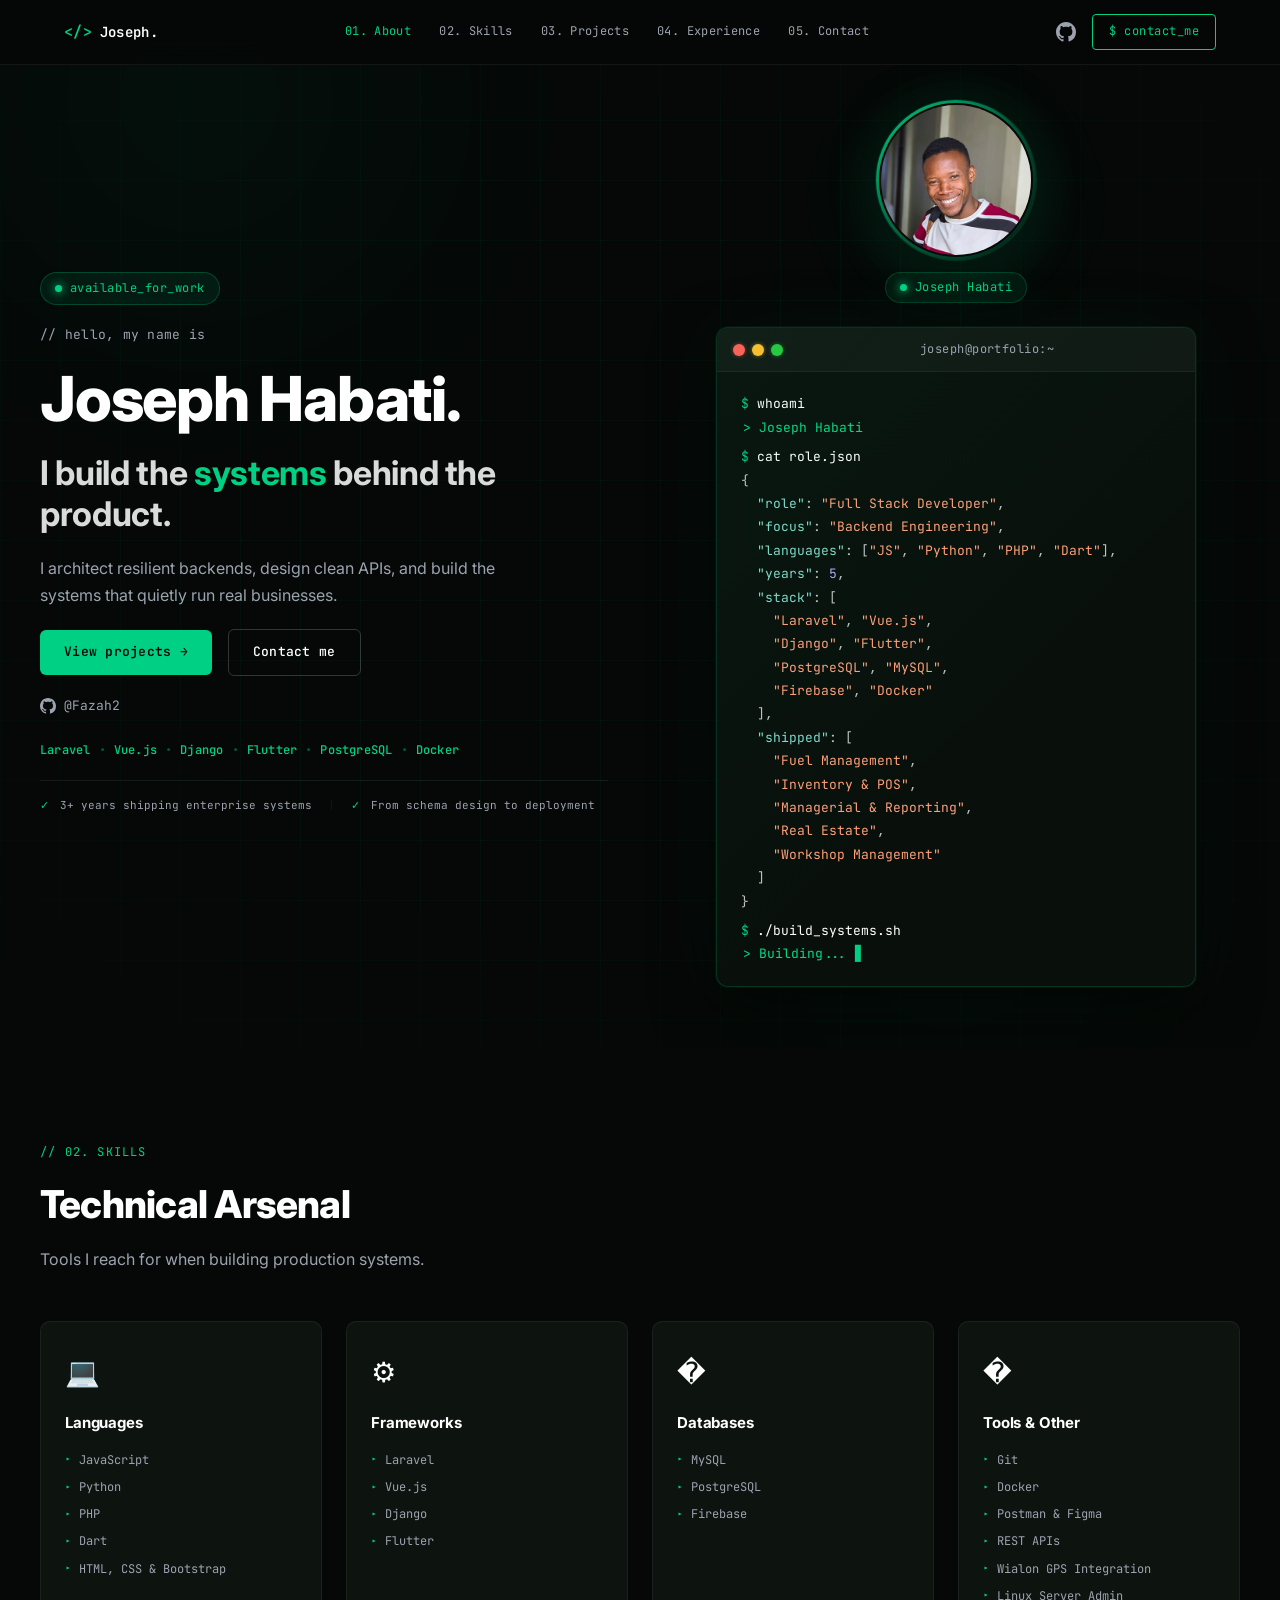
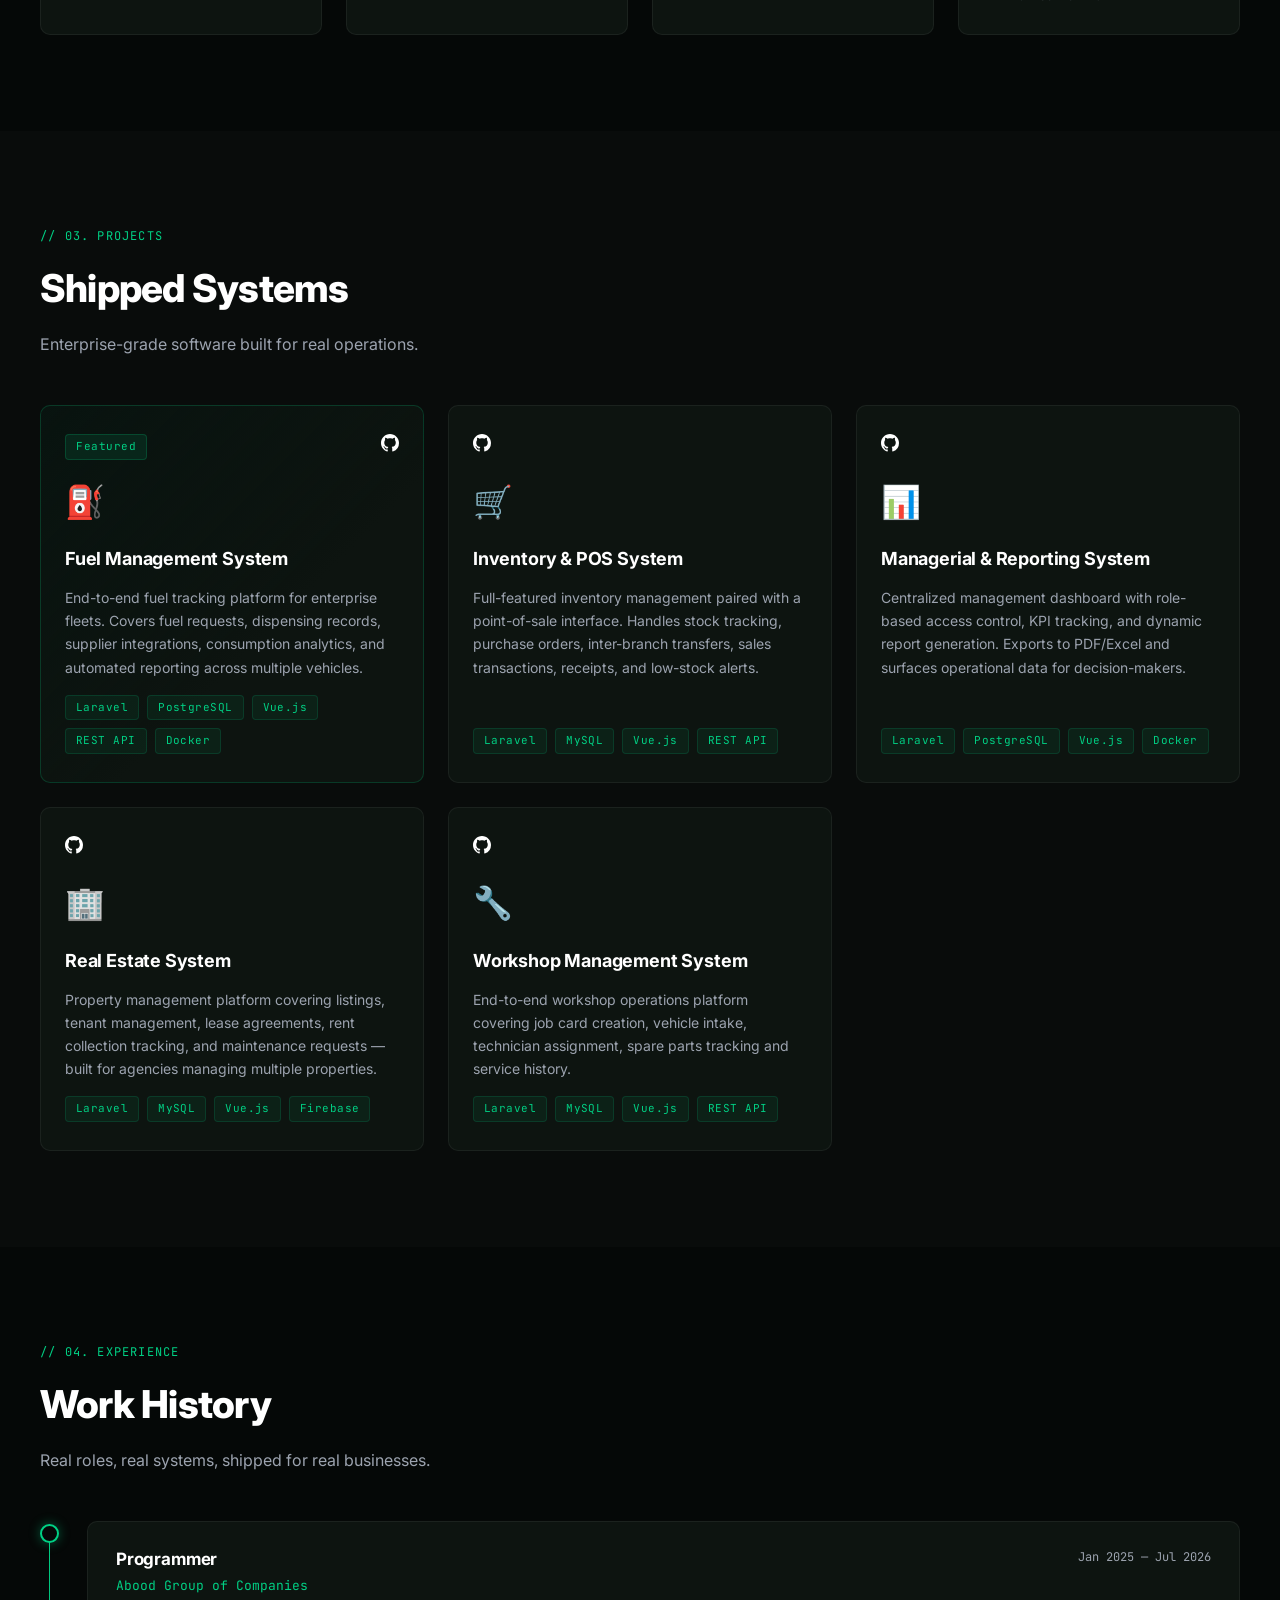
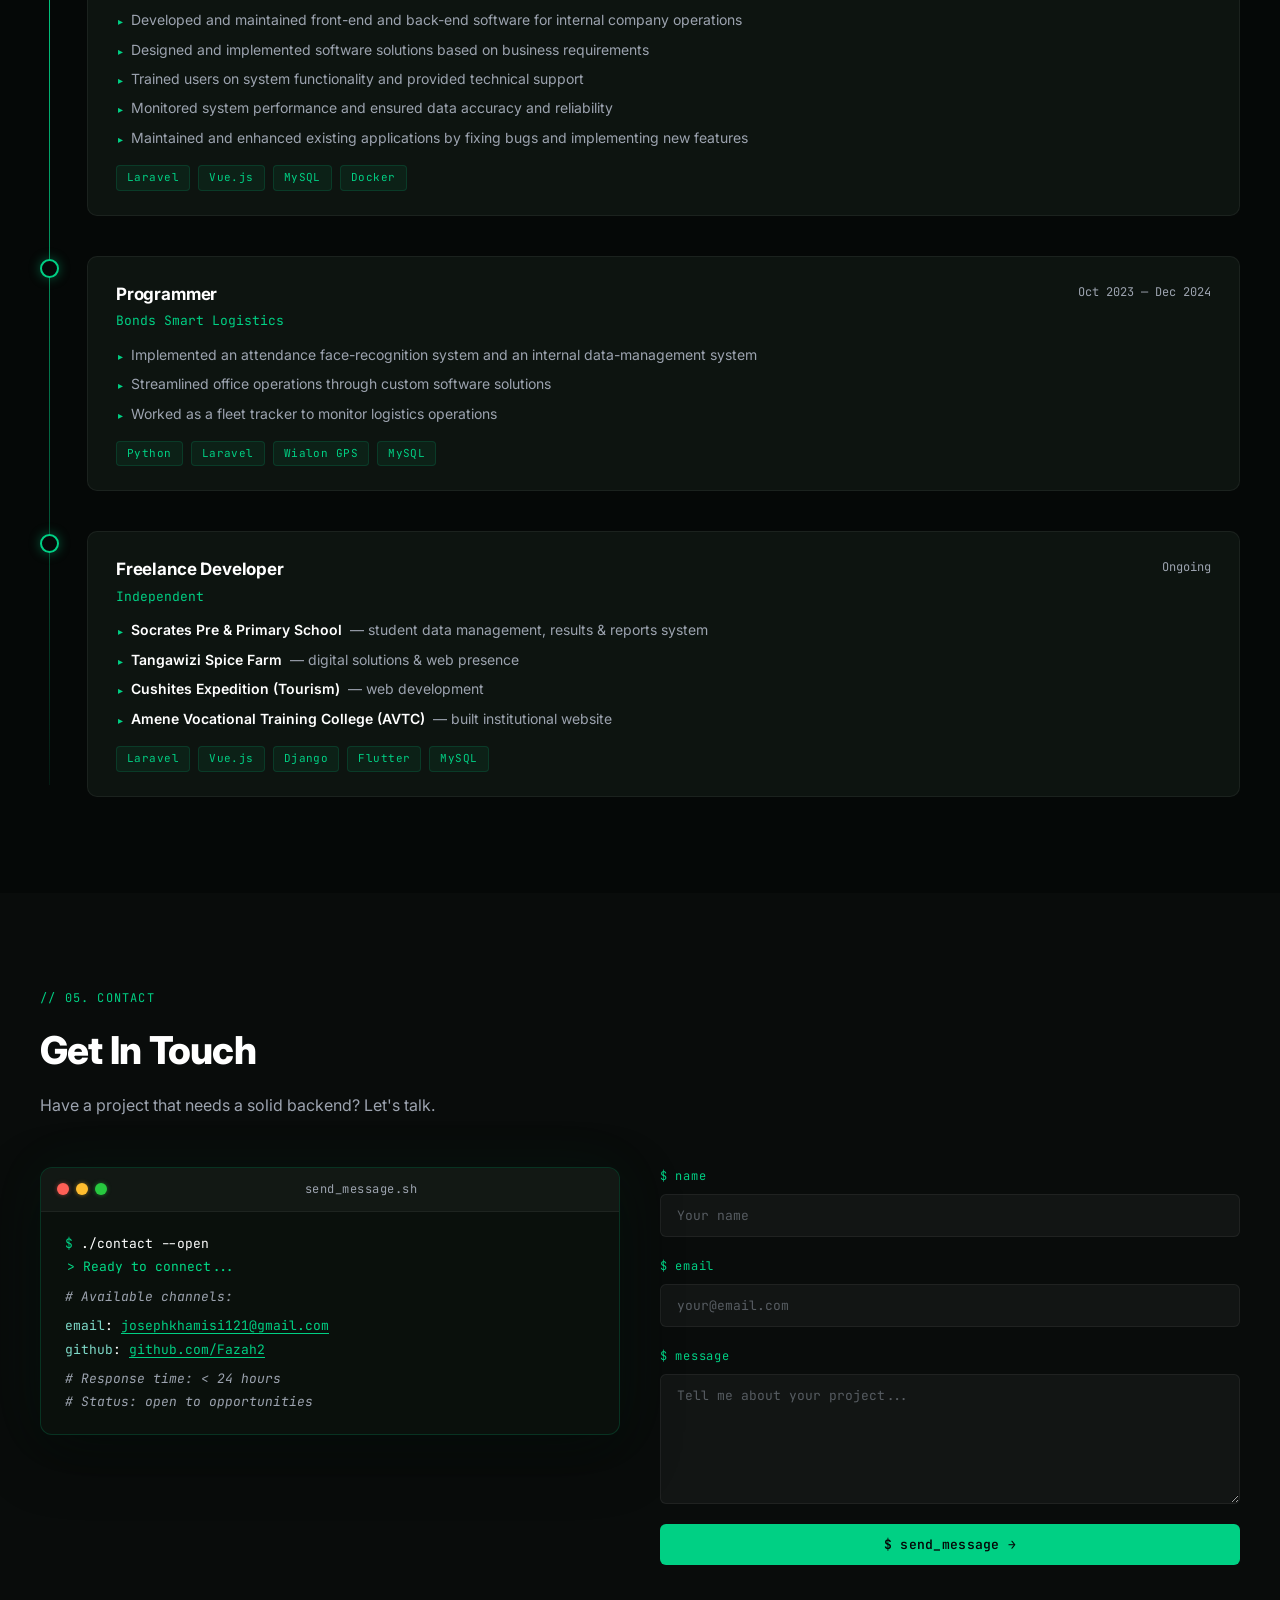
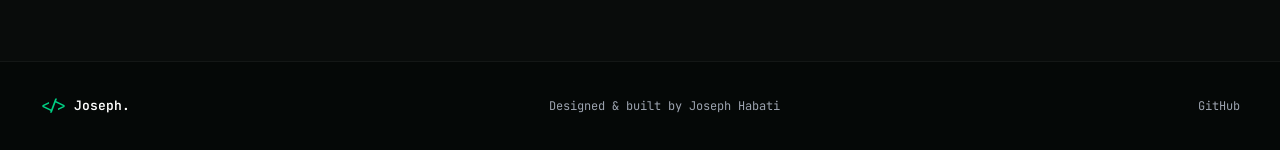
==== index.html @ 07af6674 "my portofolia" ====
<!DOCTYPE html>
<html lang="en">
<head>
  <meta charset="UTF-8" />
  <meta name="viewport" content="width=device-width, initial-scale=1.0" />
  <title>Joseph Habati — Full Stack Developer</title>
  <link rel="preconnect" href="https://fonts.googleapis.com" />
  <link rel="preconnect" href="https://fonts.gstatic.com" crossorigin />
  <link href="https://fonts.googleapis.com/css2?family=Inter:wght@300;400;500;600;700;800;900&family=JetBrains+Mono:wght@300;400;500;600;700&display=swap" rel="stylesheet" />
  <link rel="stylesheet" href="styles.css" />
</head>
<body>

  <!-- NAV -->
  <nav class="navbar" id="navbar">
    <div class="nav-inner">
      <a href="#" class="nav-logo">
        <span class="logo-icon">&lt;/&gt;</span>
        <span class="logo-name">Joseph.</span>
      </a>
      <button class="hamburger" id="hamburger" aria-label="Toggle menu">
        <span></span><span></span><span></span>
      </button>
      <ul class="nav-links" id="navLinks">
        <li><a href="#about" class="nav-link">01. About</a></li>
        <li><a href="#skills" class="nav-link">02. Skills</a></li>
        <li><a href="#projects" class="nav-link">03. Projects</a></li>
        <li><a href="#experience" class="nav-link">04. Experience</a></li>
        <li><a href="#contact" class="nav-link">05. Contact</a></li>
      </ul>
      <div class="nav-right">
        <a href="https://github.com/josephhabati" target="_blank" class="nav-github" aria-label="GitHub">
          <svg width="20" height="20" viewBox="0 0 24 24" fill="currentColor"><path d="M12 0C5.37 0 0 5.37 0 12c0 5.31 3.435 9.795 8.205 11.385.6.105.825-.255.825-.57 0-.285-.015-1.23-.015-2.235-3.015.555-3.795-.735-4.035-1.41-.135-.345-.72-1.41-1.23-1.695-.42-.225-1.02-.78-.015-.795.945-.015 1.62.87 1.845 1.23 1.08 1.815 2.805 1.305 3.495.99.105-.78.42-1.305.765-1.605-2.67-.3-5.46-1.335-5.46-5.925 0-1.305.465-2.385 1.23-3.225-.12-.3-.54-1.53.12-3.18 0 0 1.005-.315 3.3 1.23.96-.27 1.98-.405 3-.405s2.04.135 3 .405c2.295-1.56 3.3-1.23 3.3-1.23.66 1.65.24 2.88.12 3.18.765.84 1.23 1.905 1.23 3.225 0 4.605-2.805 5.625-5.475 5.925.435.375.81 1.095.81 2.22 0 1.605-.015 2.895-.015 3.3 0 .315.225.69.825.57A12.02 12.02 0 0 0 24 12c0-6.63-5.37-12-12-12z"/></svg>
        </a>
        <a href="#contact" class="btn-contact-nav">$ contact_me</a>
      </div>
    </div>
  </nav>

  <!-- HERO -->
  <section class="hero" id="about">
    <div class="bg-grid"></div>
    <div class="bg-glow bg-glow-1"></div>
    <div class="bg-glow bg-glow-2"></div>
    <div class="hero-inner">
      <!-- Left -->
      <div class="hero-left">
        <div class="status-badge">
          <span class="status-dot"></span>
          <span>available_for_work</span>
        </div>
        <p class="hero-comment">// hello, my name is</p>
        <h1 class="hero-name">Joseph Habati.</h1>
        <h2 class="hero-tagline">I build the <span class="highlight">systems</span> behind the product.</h2>
        <p class="hero-desc">I architect resilient backends, design clean APIs, and build the systems that quietly run real businesses.</p>
        <div class="hero-cta">
          <a href="#projects" class="btn-primary">View projects →</a>
          <a href="#contact" class="btn-secondary">Contact me</a>
        </div>
        <div class="hero-github">
          <svg width="16" height="16" viewBox="0 0 24 24" fill="currentColor"><path d="M12 0C5.37 0 0 5.37 0 12c0 5.31 3.435 9.795 8.205 11.385.6.105.825-.255.825-.57 0-.285-.015-1.23-.015-2.235-3.015.555-3.795-.735-4.035-1.41-.135-.345-.72-1.41-1.23-1.695-.42-.225-1.02-.78-.015-.795.945-.015 1.62.87 1.845 1.23 1.08 1.815 2.805 1.305 3.495.99.105-.78.42-1.305.765-1.605-2.67-.3-5.46-1.335-5.46-5.925 0-1.305.465-2.385 1.23-3.225-.12-.3-.54-1.53.12-3.18 0 0 1.005-.315 3.3 1.23.96-.27 1.98-.405 3-.405s2.04.135 3 .405c2.295-1.56 3.3-1.23 3.3-1.23.66 1.65.24 2.88.12 3.18.765.84 1.23 1.905 1.23 3.225 0 4.605-2.805 5.625-5.475 5.925.435.375.81 1.095.81 2.22 0 1.605-.015 2.895-.015 3.3 0 .315.225.69.825.57A12.02 12.02 0 0 0 24 12c0-6.63-5.37-12-12-12z"/></svg>
          <span>@Fazah2</span>
        </div>
        <div class="hero-stack-row">
          <span class="stack-badge">Laravel</span>
          <span class="stack-sep">•</span>
          <span class="stack-badge">Vue.js</span>
          <span class="stack-sep">•</span>
          <span class="stack-badge">Django</span>
          <span class="stack-sep">•</span>
          <span class="stack-badge">Flutter</span>
          <span class="stack-sep">•</span>
          <span class="stack-badge">PostgreSQL</span>
          <span class="stack-sep">•</span>
          <span class="stack-badge">Docker</span>
        </div>
        <div class="hero-meta-row">
          <span class="meta-item"><span class="meta-green">✓</span> 3+ years shipping enterprise systems</span>
          <span class="meta-sep">|</span>
          <span class="meta-item"><span class="meta-green">✓</span> From schema design to deployment</span>
        </div>
      </div>
      <!-- Right: Photo + Terminal -->
      <div class="hero-right">
        <!-- Profile photo -->
        <div class="profile-frame">
          <div class="profile-glow"></div>
          <div class="profile-img-wrap">
            <img src="asset/me.png" alt="Joseph Habati" class="profile-img" />
          </div>
          <div class="profile-badge">
            <span class="status-dot"></span>
            <span>Joseph Habati</span>
          </div>
        </div>
        <!-- Terminal card -->
        <div class="terminal-card">
          <div class="terminal-header">
            <div class="terminal-dots">
              <span class="dot dot-red"></span>
              <span class="dot dot-yellow"></span>
              <span class="dot dot-green"></span>
            </div>
            <span class="terminal-title">joseph@portfolio:~</span>
          </div>
          <div class="terminal-body">
            <div class="terminal-line"><span class="t-prompt">$ </span><span class="t-cmd">whoami</span></div>
            <div class="terminal-line t-output">&gt; Joseph Habati</div>
            <div class="terminal-line t-gap"></div>
            <div class="terminal-line"><span class="t-prompt">$ </span><span class="t-cmd">cat role.json</span></div>
            <div class="terminal-line t-json">{</div>
            <div class="terminal-line t-json">&nbsp;&nbsp;<span class="t-key">"role"</span>: <span class="t-val">"Full Stack Developer"</span>,</div>
            <div class="terminal-line t-json">&nbsp;&nbsp;<span class="t-key">"focus"</span>: <span class="t-val">"Backend Engineering"</span>,</div>
            <div class="terminal-line t-json">&nbsp;&nbsp;<span class="t-key">"languages"</span>: [<span class="t-val">"JS"</span>, <span class="t-val">"Python"</span>, <span class="t-val">"PHP"</span>, <span class="t-val">"Dart"</span>],</div>
            <div class="terminal-line t-json">&nbsp;&nbsp;<span class="t-key">"years"</span>: <span class="t-num">5</span>,</div>
            <div class="terminal-line t-json">&nbsp;&nbsp;<span class="t-key">"stack"</span>: [</div>
            <div class="terminal-line t-json">&nbsp;&nbsp;&nbsp;&nbsp;<span class="t-val">"Laravel"</span>, <span class="t-val">"Vue.js"</span>,</div>
            <div class="terminal-line t-json">&nbsp;&nbsp;&nbsp;&nbsp;<span class="t-val">"Django"</span>, <span class="t-val">"Flutter"</span>,</div>
            <div class="terminal-line t-json">&nbsp;&nbsp;&nbsp;&nbsp;<span class="t-val">"PostgreSQL"</span>, <span class="t-val">"MySQL"</span>,</div>
            <div class="terminal-line t-json">&nbsp;&nbsp;&nbsp;&nbsp;<span class="t-val">"Firebase"</span>, <span class="t-val">"Docker"</span></div>
            <div class="terminal-line t-json">&nbsp;&nbsp;],</div>
            <div class="terminal-line t-json">&nbsp;&nbsp;<span class="t-key">"shipped"</span>: [</div>
            <div class="terminal-line t-json">&nbsp;&nbsp;&nbsp;&nbsp;<span class="t-val">"Fuel Management"</span>,</div>
            <div class="terminal-line t-json">&nbsp;&nbsp;&nbsp;&nbsp;<span class="t-val">"Inventory &amp; POS"</span>,</div>
            <div class="terminal-line t-json">&nbsp;&nbsp;&nbsp;&nbsp;<span class="t-val">"Managerial &amp; Reporting"</span>,</div>
            <div class="terminal-line t-json">&nbsp;&nbsp;&nbsp;&nbsp;<span class="t-val">"Real Estate"</span>,</div>
            <div class="terminal-line t-json">&nbsp;&nbsp;&nbsp;&nbsp;<span class="t-val">"Workshop Management"</span></div>
            <div class="terminal-line t-json">&nbsp;&nbsp;]</div>
            <div class="terminal-line t-json">}</div>
            <div class="terminal-line t-gap"></div>
            <div class="terminal-line"><span class="t-prompt">$ </span><span class="t-cmd">./build_systems.sh</span></div>
            <div class="terminal-line t-output t-blink">&gt; Building... <span class="cursor">▊</span></div>
          </div>
        </div>
        <!-- end terminal-card -->
      </div>
      <!-- end hero-right -->
    </div>
  </section>

  <!-- SKILLS -->
  <section class="section" id="skills">
    <div class="section-inner">
      <div class="section-label">// 02. skills</div>
      <h2 class="section-title">Technical Arsenal</h2>
      <p class="section-sub">Tools I reach for when building production systems.</p>
      <div class="skills-grid">
        <div class="skill-card">
          <div class="skill-icon">💻</div>
          <h3 class="skill-title">Languages</h3>
          <ul class="skill-list">
            <li>JavaScript</li>
            <li>Python</li>
            <li>PHP</li>
            <li>Dart</li>
            <li>HTML, CSS &amp; Bootstrap</li>
          </ul>
        </div>
        <div class="skill-card">
          <div class="skill-icon">⚙️</div>
          <h3 class="skill-title">Frameworks</h3>
          <ul class="skill-list">
            <li>Laravel</li>
            <li>Vue.js</li>
            <li>Django</li>
            <li>Flutter</li>
          </ul>
        </div>
        <div class="skill-card">
          <div class="skill-icon">�️</div>
          <h3 class="skill-title">Databases</h3>
          <ul class="skill-list">
            <li>MySQL</li>
            <li>PostgreSQL</li>
            <li>Firebase</li>
          </ul>
        </div>
        <div class="skill-card">
          <div class="skill-icon">�️</div>
          <h3 class="skill-title">Tools &amp; Other</h3>
          <ul class="skill-list">
            <li>Git</li>
            <li>Docker</li>
            <li>Postman &amp; Figma</li>
            <li>REST APIs</li>
            <li>Wialon GPS Integration</li>
            <li>Linux Server Admin</li>
          </ul>
        </div>
      </div>
    </div>
  </section>

  <!-- PROJECTS -->
  <section class="section section-alt" id="projects">
    <div class="section-inner">
      <div class="section-label">// 03. projects</div>
      <h2 class="section-title">Shipped Systems</h2>
      <p class="section-sub">Enterprise-grade software built for real operations.</p>
      <div class="projects-grid">

        <!-- Fuel Management -->
        <div class="project-card featured">
          <div class="project-top">
            <div class="project-badge">Featured</div>
            <a href="https://github.com/Fazah2" target="_blank" class="project-links" aria-label="GitHub">
              <svg width="18" height="18" viewBox="0 0 24 24" fill="currentColor"><path d="M12 0C5.37 0 0 5.37 0 12c0 5.31 3.435 9.795 8.205 11.385.6.105.825-.255.825-.57 0-.285-.015-1.23-.015-2.235-3.015.555-3.795-.735-4.035-1.41-.135-.345-.72-1.41-1.23-1.695-.42-.225-1.02-.78-.015-.795.945-.015 1.62.87 1.845 1.23 1.08 1.815 2.805 1.305 3.495.99.105-.78.42-1.305.765-1.605-2.67-.3-5.46-1.335-5.46-5.925 0-1.305.465-2.385 1.23-3.225-.12-.3-.54-1.53.12-3.18 0 0 1.005-.315 3.3 1.23.96-.27 1.98-.405 3-.405s2.04.135 3 .405c2.295-1.56 3.3-1.23 3.3-1.23.66 1.65.24 2.88.12 3.18.765.84 1.23 1.905 1.23 3.225 0 4.605-2.805 5.625-5.475 5.925.435.375.81 1.095.81 2.22 0 1.605-.015 2.895-.015 3.3 0 .315.225.69.825.57A12.02 12.02 0 0 0 24 12c0-6.63-5.37-12-12-12z"/></svg>
            </a>
          </div>
          <div class="project-icon">⛽</div>
          <h3 class="project-title">Fuel Management System</h3>
          <p class="project-desc">End-to-end fuel tracking platform for enterprise fleets. Covers fuel requests, dispensing records, supplier integrations, consumption analytics, and automated reporting across multiple vehicles.</p>
          <div class="project-tags">
            <span class="tag">Laravel</span>
            <span class="tag">PostgreSQL</span>
            <span class="tag">Vue.js</span>
            <span class="tag">REST API</span>
            <span class="tag">Docker</span>
          </div>
        </div>

        <!-- Inventory & POS -->
        <div class="project-card">
          <div class="project-top">
            <a href="https://github.com/Fazah2" target="_blank" class="project-links" aria-label="GitHub">
              <svg width="18" height="18" viewBox="0 0 24 24" fill="currentColor"><path d="M12 0C5.37 0 0 5.37 0 12c0 5.31 3.435 9.795 8.205 11.385.6.105.825-.255.825-.57 0-.285-.015-1.23-.015-2.235-3.015.555-3.795-.735-4.035-1.41-.135-.345-.72-1.41-1.23-1.695-.42-.225-1.02-.78-.015-.795.945-.015 1.62.87 1.845 1.23 1.08 1.815 2.805 1.305 3.495.99.105-.78.42-1.305.765-1.605-2.67-.3-5.46-1.335-5.46-5.925 0-1.305.465-2.385 1.23-3.225-.12-.3-.54-1.53.12-3.18 0 0 1.005-.315 3.3 1.23.96-.27 1.98-.405 3-.405s2.04.135 3 .405c2.295-1.56 3.3-1.23 3.3-1.23.66 1.65.24 2.88.12 3.18.765.84 1.23 1.905 1.23 3.225 0 4.605-2.805 5.625-5.475 5.925.435.375.81 1.095.81 2.22 0 1.605-.015 2.895-.015 3.3 0 .315.225.69.825.57A12.02 12.02 0 0 0 24 12c0-6.63-5.37-12-12-12z"/></svg>
            </a>
          </div>
          <div class="project-icon">🛒</div>
          <h3 class="project-title">Inventory &amp; POS System</h3>
          <p class="project-desc">Full-featured inventory management paired with a point-of-sale interface. Handles stock tracking, purchase orders, inter-branch transfers, sales transactions, receipts, and low-stock alerts.</p>
          <div class="project-tags">
            <span class="tag">Laravel</span>
            <span class="tag">MySQL</span>
            <span class="tag">Vue.js</span>
            <span class="tag">REST API</span>
          </div>
        </div>

        <!-- Managerial & Reporting -->
        <div class="project-card">
          <div class="project-top">
            <a href="https://github.com/Fazah2" target="_blank" class="project-links" aria-label="GitHub">
              <svg width="18" height="18" viewBox="0 0 24 24" fill="currentColor"><path d="M12 0C5.37 0 0 5.37 0 12c0 5.31 3.435 9.795 8.205 11.385.6.105.825-.255.825-.57 0-.285-.015-1.23-.015-2.235-3.015.555-3.795-.735-4.035-1.41-.135-.345-.72-1.41-1.23-1.695-.42-.225-1.02-.78-.015-.795.945-.015 1.62.87 1.845 1.23 1.08 1.815 2.805 1.305 3.495.99.105-.78.42-1.305.765-1.605-2.67-.3-5.46-1.335-5.46-5.925 0-1.305.465-2.385 1.23-3.225-.12-.3-.54-1.53.12-3.18 0 0 1.005-.315 3.3 1.23.96-.27 1.98-.405 3-.405s2.04.135 3 .405c2.295-1.56 3.3-1.23 3.3-1.23.66 1.65.24 2.88.12 3.18.765.84 1.23 1.905 1.23 3.225 0 4.605-2.805 5.625-5.475 5.925.435.375.81 1.095.81 2.22 0 1.605-.015 2.895-.015 3.3 0 .315.225.69.825.57A12.02 12.02 0 0 0 24 12c0-6.63-5.37-12-12-12z"/></svg>
            </a>
          </div>
          <div class="project-icon">📊</div>
          <h3 class="project-title">Managerial &amp; Reporting System</h3>
          <p class="project-desc">Centralized management dashboard with role-based access control, KPI tracking, and dynamic report generation. Exports to PDF/Excel and surfaces operational data for decision-makers.</p>
          <div class="project-tags">
            <span class="tag">Laravel</span>
            <span class="tag">PostgreSQL</span>
            <span class="tag">Vue.js</span>
            <span class="tag">Docker</span>
          </div>
        </div>

        <!-- Real Estate -->
        <div class="project-card">
          <div class="project-top">
            <a href="https://github.com/Fazah2" target="_blank" class="project-links" aria-label="GitHub">
              <svg width="18" height="18" viewBox="0 0 24 24" fill="currentColor"><path d="M12 0C5.37 0 0 5.37 0 12c0 5.31 3.435 9.795 8.205 11.385.6.105.825-.255.825-.57 0-.285-.015-1.23-.015-2.235-3.015.555-3.795-.735-4.035-1.41-.135-.345-.72-1.41-1.23-1.695-.42-.225-1.02-.78-.015-.795.945-.015 1.62.87 1.845 1.23 1.08 1.815 2.805 1.305 3.495.99.105-.78.42-1.305.765-1.605-2.67-.3-5.46-1.335-5.46-5.925 0-1.305.465-2.385 1.23-3.225-.12-.3-.54-1.53.12-3.18 0 0 1.005-.315 3.3 1.23.96-.27 1.98-.405 3-.405s2.04.135 3 .405c2.295-1.56 3.3-1.23 3.3-1.23.66 1.65.24 2.88.12 3.18.765.84 1.23 1.905 1.23 3.225 0 4.605-2.805 5.625-5.475 5.925.435.375.81 1.095.81 2.22 0 1.605-.015 2.895-.015 3.3 0 .315.225.69.825.57A12.02 12.02 0 0 0 24 12c0-6.63-5.37-12-12-12z"/></svg>
            </a>
          </div>
          <div class="project-icon">🏢</div>
          <h3 class="project-title">Real Estate System</h3>
          <p class="project-desc">Property management platform covering listings, tenant management, lease agreements, rent collection tracking, and maintenance requests — built for agencies managing multiple properties.</p>
          <div class="project-tags">
            <span class="tag">Laravel</span>
            <span class="tag">MySQL</span>
            <span class="tag">Vue.js</span>
            <span class="tag">Firebase</span>
          </div>
        </div>

        <!-- Workshop Management -->
        <div class="project-card">
          <div class="project-top">
            <a href="https://github.com/Fazah2" target="_blank" class="project-links" aria-label="GitHub">
              <svg width="18" height="18" viewBox="0 0 24 24" fill="currentColor"><path d="M12 0C5.37 0 0 5.37 0 12c0 5.31 3.435 9.795 8.205 11.385.6.105.825-.255.825-.57 0-.285-.015-1.23-.015-2.235-3.015.555-3.795-.735-4.035-1.41-.135-.345-.72-1.41-1.23-1.695-.42-.225-1.02-.78-.015-.795.945-.015 1.62.87 1.845 1.23 1.08 1.815 2.805 1.305 3.495.99.105-.78.42-1.305.765-1.605-2.67-.3-5.46-1.335-5.46-5.925 0-1.305.465-2.385 1.23-3.225-.12-.3-.54-1.53.12-3.18 0 0 1.005-.315 3.3 1.23.96-.27 1.98-.405 3-.405s2.04.135 3 .405c2.295-1.56 3.3-1.23 3.3-1.23.66 1.65.24 2.88.12 3.18.765.84 1.23 1.905 1.23 3.225 0 4.605-2.805 5.625-5.475 5.925.435.375.81 1.095.81 2.22 0 1.605-.015 2.895-.015 3.3 0 .315.225.69.825.57A12.02 12.02 0 0 0 24 12c0-6.63-5.37-12-12-12z"/></svg>
            </a>
          </div>
          <div class="project-icon">🔧</div>
          <h3 class="project-title">Workshop Management System</h3>
          <p class="project-desc">End-to-end workshop operations platform covering job card creation, vehicle intake, technician assignment, spare parts tracking and service history.</p>
          <div class="project-tags">
            <span class="tag">Laravel</span>
            <span class="tag">MySQL</span>
            <span class="tag">Vue.js</span>
            <span class="tag">REST API</span>
          </div>
        </div>

      </div>
    </div>
  </section>

  <!-- EXPERIENCE -->
  <section class="section" id="experience">
    <div class="section-inner">
      <div class="section-label">// 04. experience</div>
      <h2 class="section-title">Work History</h2>
      <p class="section-sub">Real roles, real systems, shipped for real businesses.</p>
      <div class="timeline">

        <!-- Abood Group -->
        <div class="timeline-item">
          <div class="timeline-dot"></div>
          <div class="timeline-content">
            <div class="timeline-header">
              <div>
                <h3 class="timeline-role">Programmer</h3>
                <p class="timeline-company">Abood Group of Companies</p>
              </div>
              <span class="timeline-period">Jan 2025 — Jul 2026</span>
            </div>
            <ul class="timeline-bullets">
              <li>Developed and maintained front-end and back-end software for internal company operations</li>
              <li>Designed and implemented software solutions based on business requirements</li>
              <li>Trained users on system functionality and provided technical support</li>
              <li>Monitored system performance and ensured data accuracy and reliability</li>
              <li>Maintained and enhanced existing applications by fixing bugs and implementing new features</li>
            </ul>
            <div class="timeline-tags">
              <span class="tag">Laravel</span><span class="tag">Vue.js</span><span class="tag">MySQL</span><span class="tag">Docker</span>
            </div>
          </div>
        </div>

        <!-- Bonds Smart Logistics -->
        <div class="timeline-item">
          <div class="timeline-dot"></div>
          <div class="timeline-content">
            <div class="timeline-header">
              <div>
                <h3 class="timeline-role">Programmer</h3>
                <p class="timeline-company">Bonds Smart Logistics</p>
              </div>
              <span class="timeline-period">Oct 2023 — Dec 2024</span>
            </div>
            <ul class="timeline-bullets">
              <li>Implemented an attendance face-recognition system and an internal data-management system</li>
              <li>Streamlined office operations through custom software solutions</li>
              <li>Worked as a fleet tracker to monitor logistics operations</li>
            </ul>
            <div class="timeline-tags">
              <span class="tag">Python</span><span class="tag">Laravel</span><span class="tag">Wialon GPS</span><span class="tag">MySQL</span>
            </div>
          </div>
        </div>

        <!-- Freelance -->
        <div class="timeline-item">
          <div class="timeline-dot"></div>
          <div class="timeline-content">
            <div class="timeline-header">
              <div>
                <h3 class="timeline-role">Freelance Developer</h3>
                <p class="timeline-company">Independent</p>
              </div>
              <span class="timeline-period">Ongoing</span>
            </div>
            <ul class="timeline-bullets">
              <li><span class="bullet-client">Socrates Pre &amp; Primary School</span> — student data management, results &amp; reports system</li>
              <li><span class="bullet-client">Tangawizi Spice Farm</span> — digital solutions &amp; web presence</li>
              <li><span class="bullet-client">Cushites Expedition (Tourism)</span> — web development</li>
              <li><span class="bullet-client">Amene Vocational Training College (AVTC)</span> — built institutional website</li>
            </ul>
            <div class="timeline-tags">
              <span class="tag">Laravel</span><span class="tag">Vue.js</span><span class="tag">Django</span><span class="tag">Flutter</span><span class="tag">MySQL</span>
            </div>
          </div>
        </div>

      </div>
    </div>
  </section>

  <!-- CONTACT -->
  <section class="section section-alt" id="contact">
    <div class="section-inner contact-inner">
      <div class="section-label">// 05. contact</div>
      <h2 class="section-title">Get In Touch</h2>
      <p class="section-sub">Have a project that needs a solid backend? Let's talk.</p>
      <div class="contact-grid">
        <div class="contact-left">
          <div class="contact-terminal">
            <div class="terminal-header">
              <div class="terminal-dots">
                <span class="dot dot-red"></span>
                <span class="dot dot-yellow"></span>
                <span class="dot dot-green"></span>
              </div>
              <span class="terminal-title">send_message.sh</span>
            </div>
            <div class="terminal-body">
              <div class="terminal-line"><span class="t-prompt">$ </span><span class="t-cmd">./contact --open</span></div>
              <div class="terminal-line t-output">&gt; Ready to connect...</div>
              <div class="terminal-line t-gap"></div>
              <div class="terminal-line"><span class="t-comment"># Available channels:</span></div>
              <div class="terminal-line t-gap"></div>
              <div class="terminal-line"><span class="t-key">email</span>: <a href="mailto:josephkhamisi121@gmail.com" class="t-link">josephkhamisi121@gmail.com</a></div>
              <div class="terminal-line"><span class="t-key">github</span>: <a href="https://github.com/Fazah2" target="_blank" class="t-link">github.com/Fazah2</a></div>
              <div class="terminal-line t-gap"></div>
              <div class="terminal-line"><span class="t-comment"># Response time: &lt; 24 hours</span></div>
              <div class="terminal-line"><span class="t-comment"># Status: open to opportunities</span></div>
            </div>
          </div>
        </div>
        <div class="contact-right">
          <!-- STATUS MESSAGES -->
          <div class="form-status form-status--success" id="formSuccess">
            <span class="form-status-icon">✓</span>
            <div>
              <strong>Message sent!</strong>
              <p>Thanks for reaching out. I'll get back to you within 24 hours.</p>
            </div>
          </div>
          <div class="form-status form-status--error" id="formError">
            <span class="form-status-icon">✕</span>
            <div>
              <strong>Something went wrong.</strong>
              <p>Please try again or email me directly at <a href="mailto:josephkhamisi121@gmail.com">josephkhamisi121@gmail.com</a></p>
            </div>
          </div>

          <form
            class="contact-form"
            id="contactForm"
            action="https://formspree.io/f/mykrqpjg"
            method="POST"
          >
            <!-- Formspree reply-to -->
            <input type="hidden" name="_replyto" value="" />
            <div class="form-group">
              <label class="form-label" for="name">$ name</label>
              <input class="form-input" type="text" id="name" name="name" placeholder="Your name" required autocomplete="name" />
            </div>
            <div class="form-group">
              <label class="form-label" for="email">$ email</label>
              <input class="form-input" type="email" id="email" name="email" placeholder="your@email.com" required autocomplete="email" />
            </div>
            <div class="form-group">
              <label class="form-label" for="message">$ message</label>
              <textarea class="form-input form-textarea" id="message" name="message" placeholder="Tell me about your project..." required></textarea>
            </div>
            <!-- Honeypot spam filter -->
            <input type="text" name="_gotcha" style="display:none" />
            <button type="submit" class="btn-primary btn-full" id="submitBtn">
              <span id="submitText">$ send_message →</span>
              <span id="submitSpinner" style="display:none">$ sending...</span>
            </button>
          </form>
        </div>
      </div>
    </div>
  </section>

  <!-- FOOTER -->
  <footer class="footer">
    <div class="footer-inner">
      <div class="footer-logo">
        <span class="logo-icon">&lt;/&gt;</span>
        <span class="logo-name">Joseph.</span>
      </div>
      <p class="footer-text">Designed &amp; built by Joseph Habati</p>
      <div class="footer-links">
        <a href="https://github.com/Fazah2" target="_blank" class="footer-link">GitHub</a>
      </div>
    </div>
  </footer>

  <script src="app.js"></script>
</body>
</html>
---- styles.css ----
/* =============================================
   RESET & BASE
   ============================================= */
*, *::before, *::after { box-sizing: border-box; margin: 0; padding: 0; }

:root {
  --bg:        #050807;
  --bg-card:   #0b0f0d;
  --bg-card2:  #0d1410;
  --green:     #00D084;
  --green2:    #00FF9C;
  --text:      #FFFFFF;
  --muted:     #9CA3AF;
  --border:    rgba(0, 208, 132, 0.12);
  --border2:   rgba(255,255,255,0.06);
  --mono:      'JetBrains Mono', 'Fira Code', monospace;
  --sans:      'Inter', system-ui, sans-serif;
}

html { scroll-behavior: smooth; }

body {
  background-color: var(--bg);
  color: var(--text);
  font-family: var(--sans);
  line-height: 1.6;
  overflow-x: hidden;
}

a { text-decoration: none; color: inherit; }
ul { list-style: none; }
img { max-width: 100%; }

/* =============================================
   SCROLLBAR
   ============================================= */
::-webkit-scrollbar { width: 6px; }
::-webkit-scrollbar-track { background: var(--bg); }
::-webkit-scrollbar-thumb { background: var(--green); border-radius: 3px; }

/* =============================================
   NAVBAR
   ============================================= */
.navbar {
  position: fixed;
  top: 0; left: 0; right: 0;
  z-index: 100;
  background: rgba(5, 8, 7, 0.85);
  backdrop-filter: blur(16px);
  -webkit-backdrop-filter: blur(16px);
  border-bottom: 1px solid var(--border2);
  transition: background 0.3s;
}
.navbar.scrolled {
  background: rgba(5, 8, 7, 0.97);
  border-bottom-color: var(--border);
}
.nav-inner {
  max-width: 1200px;
  margin: 0 auto;
  padding: 0 24px;
  height: 64px;
  display: flex;
  align-items: center;
  justify-content: space-between;
  gap: 32px;
}
.nav-logo {
  display: flex;
  align-items: center;
  gap: 8px;
  font-family: var(--mono);
  font-size: 14px;
  font-weight: 600;
  letter-spacing: 0.02em;
  white-space: nowrap;
}
.logo-icon {
  color: var(--green);
  font-size: 15px;
}
.logo-name { color: var(--text); }
.nav-links {
  display: flex;
  align-items: center;
  gap: 28px;
  font-family: var(--mono);
  font-size: 12px;
  letter-spacing: 0.03em;
}
.nav-link {
  color: var(--muted);
  transition: color 0.2s;
  position: relative;
}
.nav-link:hover,
.nav-link.active { color: var(--green); }
.nav-right {
  display: flex;
  align-items: center;
  gap: 16px;
  flex-shrink: 0;
}
.nav-github {
  color: var(--muted);
  transition: color 0.2s;
  display: flex;
  align-items: center;
}
.nav-github:hover { color: var(--green); }
.btn-contact-nav {
  font-family: var(--mono);
  font-size: 12px;
  color: var(--green);
  border: 1px solid var(--green);
  padding: 7px 16px;
  border-radius: 4px;
  transition: background 0.2s, color 0.2s;
  letter-spacing: 0.04em;
}
.btn-contact-nav:hover {
  background: rgba(0,208,132,0.1);
}
.hamburger {
  display: none;
  flex-direction: column;
  gap: 5px;
  background: none;
  border: none;
  cursor: pointer;
  padding: 4px;
}
.hamburger span {
  display: block;
  width: 22px;
  height: 2px;
  background: var(--green);
  border-radius: 2px;
  transition: transform 0.3s, opacity 0.3s;
}

/* =============================================
   HERO
   ============================================= */
.hero {
  position: relative;
  min-height: 100vh;
  display: flex;
  align-items: center;
  padding: 100px 24px 60px;
  overflow: hidden;
}
.bg-grid {
  position: absolute;
  inset: 0;
  background-image:
    linear-gradient(rgba(0,208,132,0.04) 1px, transparent 1px),
    linear-gradient(90deg, rgba(0,208,132,0.04) 1px, transparent 1px);
  background-size: 60px 60px;
  mask-image: radial-gradient(ellipse 80% 80% at 50% 50%, black 40%, transparent 100%);
  -webkit-mask-image: radial-gradient(ellipse 80% 80% at 50% 50%, black 40%, transparent 100%);
  pointer-events: none;
}
.bg-glow {
  position: absolute;
  border-radius: 50%;
  filter: blur(120px);
  pointer-events: none;
  opacity: 0.35;
}
.bg-glow-1 {
  width: 600px; height: 600px;
  background: radial-gradient(circle, rgba(0,208,132,0.18) 0%, transparent 70%);
  top: -200px; left: -100px;
}
.bg-glow-2 {
  width: 400px; height: 400px;
  background: radial-gradient(circle, rgba(0,255,156,0.12) 0%, transparent 70%);
  bottom: -100px; right: 10%;
}
.hero-inner {
  position: relative;
  max-width: 1200px;
  margin: 0 auto;
  width: 100%;
  display: grid;
  grid-template-columns: 1fr 1fr;
  gap: 64px;
  align-items: center;
}
/* LEFT */
.hero-left { display: flex; flex-direction: column; gap: 20px; }

.status-badge {
  display: inline-flex;
  align-items: center;
  gap: 8px;
  background: rgba(0,208,132,0.08);
  border: 1px solid rgba(0,208,132,0.25);
  border-radius: 999px;
  padding: 6px 14px;
  font-family: var(--mono);
  font-size: 12px;
  color: var(--green);
  width: fit-content;
  letter-spacing: 0.04em;
}
.status-dot {
  width: 7px; height: 7px;
  background: var(--green);
  border-radius: 50%;
  box-shadow: 0 0 8px var(--green), 0 0 16px rgba(0,208,132,0.5);
  animation: pulse 2s infinite;
}
@keyframes pulse {
  0%, 100% { box-shadow: 0 0 8px var(--green), 0 0 16px rgba(0,208,132,0.5); }
  50% { box-shadow: 0 0 14px var(--green2), 0 0 28px rgba(0,255,156,0.7); }
}
.hero-comment {
  font-family: var(--mono);
  font-size: 13px;
  color: var(--muted);
  letter-spacing: 0.02em;
}
.hero-name {
  font-size: clamp(40px, 5vw, 62px);
  font-weight: 800;
  line-height: 1.08;
  letter-spacing: -0.02em;
  color: var(--text);
}
.hero-tagline {
  font-size: clamp(22px, 2.8vw, 34px);
  font-weight: 700;
  line-height: 1.2;
  color: rgba(255,255,255,0.85);
  letter-spacing: -0.01em;
}
.highlight {
  color: var(--green);
  position: relative;
}
.hero-desc {
  font-size: 16px;
  color: var(--muted);
  line-height: 1.7;
  max-width: 460px;
}
.hero-cta {
  display: flex;
  align-items: center;
  gap: 16px;
  flex-wrap: wrap;
}
.btn-primary {
  display: inline-flex;
  align-items: center;
  gap: 6px;
  background: var(--green);
  color: #050807;
  font-family: var(--mono);
  font-size: 13px;
  font-weight: 600;
  padding: 12px 24px;
  border-radius: 6px;
  border: none;
  cursor: pointer;
  transition: background 0.2s, box-shadow 0.2s, transform 0.15s;
  letter-spacing: 0.02em;
}
.btn-primary:hover {
  background: var(--green2);
  box-shadow: 0 0 24px rgba(0,208,132,0.4);
  transform: translateY(-1px);
}
.btn-secondary {
  display: inline-flex;
  align-items: center;
  background: transparent;
  color: var(--text);
  font-family: var(--mono);
  font-size: 13px;
  font-weight: 500;
  padding: 12px 24px;
  border-radius: 6px;
  border: 1px solid rgba(255,255,255,0.18);
  cursor: pointer;
  transition: border-color 0.2s, background 0.2s;
  letter-spacing: 0.02em;
}
.btn-secondary:hover {
  border-color: var(--green);
  background: rgba(0,208,132,0.06);
}
.hero-github {
  display: flex;
  align-items: center;
  gap: 8px;
  font-family: var(--mono);
  font-size: 13px;
  color: var(--muted);
  transition: color 0.2s;
}
.hero-github:hover { color: var(--green); }
.hero-stack-row {
  display: flex;
  align-items: center;
  gap: 8px;
  flex-wrap: wrap;
  font-family: var(--mono);
  font-size: 12px;
  padding-top: 4px;
}
.stack-badge {
  color: var(--green);
  font-weight: 500;
  letter-spacing: 0.02em;
}
.stack-sep { color: rgba(0,208,132,0.4); }
.hero-meta-row {
  display: flex;
  align-items: center;
  gap: 16px;
  flex-wrap: wrap;
  font-family: var(--mono);
  font-size: 11px;
  color: var(--muted);
  border-top: 1px solid var(--border2);
  padding-top: 16px;
}
.meta-green { color: var(--green); margin-right: 4px; }
.meta-sep { color: var(--border2); }

/* =============================================
   TERMINAL CARD
   ============================================= */
.hero-right {
  display: flex;
  justify-content: center;
  align-items: center;
}
.terminal-card {
  background: rgba(11, 18, 14, 0.85);
  border: 1px solid rgba(0,208,132,0.18);
  border-radius: 12px;
  overflow: hidden;
  width: 100%;
  max-width: 480px;
  box-shadow:
    0 0 0 1px rgba(0,208,132,0.06),
    0 20px 60px rgba(0,0,0,0.6),
    0 0 80px rgba(0,208,132,0.06);
  backdrop-filter: blur(20px);
  -webkit-backdrop-filter: blur(20px);
  position: relative;
}
.terminal-card::before {
  content: '';
  position: absolute;
  inset: 0;
  border-radius: 12px;
  background: linear-gradient(135deg, rgba(0,208,132,0.04) 0%, transparent 60%);
  pointer-events: none;
}
.terminal-header {
  display: flex;
  align-items: center;
  gap: 12px;
  padding: 12px 16px;
  background: rgba(255,255,255,0.03);
  border-bottom: 1px solid rgba(255,255,255,0.05);
}
.terminal-dots { display: flex; align-items: center; gap: 7px; }
.dot {
  width: 12px; height: 12px;
  border-radius: 50%;
  flex-shrink: 0;
}
.dot-red    { background: #FF5F56; box-shadow: 0 0 4px rgba(255,95,86,0.5); }
.dot-yellow { background: #FFBD2E; box-shadow: 0 0 4px rgba(255,189,46,0.5); }
.dot-green  { background: #27C93F; box-shadow: 0 0 4px rgba(39,201,63,0.5); }
.terminal-title {
  font-family: var(--mono);
  font-size: 12px;
  color: var(--muted);
  flex: 1;
  text-align: center;
  letter-spacing: 0.04em;
}
.terminal-body {
  padding: 20px 24px;
  font-family: var(--mono);
  font-size: 13px;
  line-height: 1.8;
}
.terminal-line { display: block; }
.t-gap { display: block; height: 6px; }
.t-prompt { color: var(--green); }
.t-cmd { color: var(--text); }
.t-output { color: rgba(0,255,156,0.85); padding-left: 2px; }
.t-json { color: rgba(255,255,255,0.75); }
.t-key { color: #7FDBCA; }
.t-val { color: #FFA07A; }
.t-num { color: #B8A7FF; }
.t-comment { color: var(--muted); font-style: italic; }
.t-link { color: var(--green); text-decoration: underline; text-underline-offset: 3px; }
.t-link:hover { color: var(--green2); }
.cursor {
  display: inline-block;
  color: var(--green);
  animation: blink 1s step-end infinite;
}
@keyframes blink {
  0%, 100% { opacity: 1; }
  50% { opacity: 0; }
}

/* =============================================
   SECTIONS
   ============================================= */
.section {
  padding: 96px 24px;
  position: relative;
}
.section-alt { background: rgba(255,255,255,0.015); }
.section-inner {
  max-width: 1200px;
  margin: 0 auto;
}
.section-label {
  font-family: var(--mono);
  font-size: 12px;
  color: var(--green);
  letter-spacing: 0.1em;
  text-transform: uppercase;
  margin-bottom: 12px;
}
.section-title {
  font-size: clamp(28px, 3vw, 42px);
  font-weight: 800;
  letter-spacing: -0.02em;
  color: var(--text);
  margin-bottom: 12px;
}
.section-sub {
  font-size: 16px;
  color: var(--muted);
  margin-bottom: 48px;
  max-width: 560px;
}

/* =============================================
   SKILLS
   ============================================= */
.skills-grid {
  display: grid;
  grid-template-columns: repeat(4, 1fr);
  gap: 24px;
}
.skill-card {
  background: var(--bg-card2);
  border: 1px solid var(--border2);
  border-radius: 10px;
  padding: 28px 24px;
  transition: border-color 0.3s, transform 0.2s, box-shadow 0.3s;
}
.skill-card:hover {
  border-color: rgba(0,208,132,0.3);
  transform: translateY(-4px);
  box-shadow: 0 12px 40px rgba(0,208,132,0.08);
}
.skill-icon { font-size: 28px; margin-bottom: 16px; }
.skill-title {
  font-size: 15px;
  font-weight: 700;
  color: var(--text);
  margin-bottom: 16px;
  letter-spacing: -0.01em;
}
.skill-list {
  display: flex;
  flex-direction: column;
  gap: 8px;
}
.skill-list li {
  font-family: var(--mono);
  font-size: 12px;
  color: var(--muted);
  display: flex;
  align-items: center;
  gap: 8px;
}
.skill-list li::before {
  content: '▸';
  color: var(--green);
  font-size: 10px;
  flex-shrink: 0;
}

/* =============================================
   PROJECTS
   ============================================= */
.projects-grid {
  display: grid;
  grid-template-columns: repeat(3, 1fr);
  gap: 24px;
}
/* 5th card spans full width so the bottom row centres naturally */
.projects-grid .project-card:last-child:nth-child(3n - 2) {
  grid-column: 1 / -1;
  max-width: 380px;
  margin: 0 auto;
  width: 100%;
}
.project-card {
  background: var(--bg-card2);
  border: 1px solid var(--border2);
  border-radius: 10px;
  padding: 28px 24px;
  display: flex;
  flex-direction: column;
  gap: 16px;
  transition: border-color 0.3s, transform 0.2s, box-shadow 0.3s;
}
.project-card:hover {
  border-color: rgba(0,208,132,0.3);
  transform: translateY(-4px);
  box-shadow: 0 16px 48px rgba(0,208,132,0.08);
}
.project-card.featured {
  border-color: rgba(0,208,132,0.2);
  background: linear-gradient(135deg, rgba(0,208,132,0.04) 0%, var(--bg-card2) 60%);
}
.project-top {
  display: flex;
  align-items: flex-start;
  justify-content: space-between;
}
.project-badge {
  font-family: var(--mono);
  font-size: 11px;
  color: var(--green);
  background: rgba(0,208,132,0.1);
  border: 1px solid rgba(0,208,132,0.2);
  border-radius: 4px;
  padding: 3px 10px;
  letter-spacing: 0.05em;
}
.project-links a {
  color: var(--muted);
  transition: color 0.2s;
  display: flex;
  align-items: center;
}
.project-links a:hover { color: var(--green); }
.project-icon {
  font-size: 32px;
  margin-bottom: 4px;
}
.project-title {
  font-size: 18px;
  font-weight: 700;
  color: var(--text);
  letter-spacing: -0.01em;
  line-height: 1.3;
}
.project-desc {
  font-size: 14px;
  color: var(--muted);
  line-height: 1.65;
  flex: 1;
}
.project-tags {
  display: flex;
  flex-wrap: wrap;
  gap: 8px;
}
.tag {
  font-family: var(--mono);
  font-size: 11px;
  color: var(--green);
  background: rgba(0,208,132,0.07);
  border: 1px solid rgba(0,208,132,0.15);
  border-radius: 4px;
  padding: 3px 10px;
  letter-spacing: 0.04em;
}

/* =============================================
   EXPERIENCE / TIMELINE
   ============================================= */
.timeline {
  display: flex;
  flex-direction: column;
  gap: 0;
  position: relative;
}
.timeline::before {
  content: '';
  position: absolute;
  left: 9px;
  top: 12px;
  bottom: 12px;
  width: 1px;
  background: linear-gradient(to bottom, var(--green), rgba(0,208,132,0.1));
}
.timeline-item {
  display: flex;
  gap: 28px;
  position: relative;
  padding-bottom: 40px;
}
.timeline-item:last-child { padding-bottom: 0; }
.timeline-dot {
  width: 19px;
  height: 19px;
  border-radius: 50%;
  background: var(--bg);
  border: 2px solid var(--green);
  flex-shrink: 0;
  margin-top: 3px;
  box-shadow: 0 0 12px rgba(0,208,132,0.4);
  position: relative;
  z-index: 1;
}
.timeline-content {
  flex: 1;
  background: var(--bg-card2);
  border: 1px solid var(--border2);
  border-radius: 10px;
  padding: 24px 28px;
  transition: border-color 0.3s;
}
.timeline-content:hover { border-color: rgba(0,208,132,0.2); }
.timeline-header {
  display: flex;
  align-items: flex-start;
  justify-content: space-between;
  gap: 16px;
  margin-bottom: 12px;
}
.timeline-role {
  font-size: 17px;
  font-weight: 700;
  color: var(--text);
  letter-spacing: -0.01em;
}
.timeline-company {
  font-family: var(--mono);
  font-size: 13px;
  color: var(--green);
  margin-top: 3px;
}
.timeline-period {
  font-family: var(--mono);
  font-size: 12px;
  color: var(--muted);
  white-space: nowrap;
  padding-top: 2px;
}
.timeline-desc {
  font-size: 14px;
  color: var(--muted);
  line-height: 1.7;
  margin-bottom: 16px;
}
.timeline-tags {
  display: flex;
  flex-wrap: wrap;
  gap: 8px;
}

/* =============================================
   CONTACT
   ============================================= */
.contact-grid {
  display: grid;
  grid-template-columns: 1fr 1fr;
  gap: 40px;
  align-items: start;
}
.contact-terminal {
  background: rgba(11, 18, 14, 0.85);
  border: 1px solid rgba(0,208,132,0.18);
  border-radius: 12px;
  overflow: hidden;
  box-shadow: 0 20px 60px rgba(0,0,0,0.4), 0 0 60px rgba(0,208,132,0.05);
}
.contact-form {
  display: flex;
  flex-direction: column;
  gap: 20px;
}
.form-group { display: flex; flex-direction: column; gap: 8px; }
.form-label {
  font-family: var(--mono);
  font-size: 12px;
  color: var(--green);
  letter-spacing: 0.06em;
}
.form-input {
  background: rgba(255,255,255,0.04);
  border: 1px solid var(--border2);
  border-radius: 6px;
  padding: 12px 16px;
  color: var(--text);
  font-family: var(--mono);
  font-size: 13px;
  outline: none;
  transition: border-color 0.2s, background 0.2s;
  width: 100%;
}
.form-input::placeholder { color: rgba(156,163,175,0.5); }
.form-input:focus {
  border-color: rgba(0,208,132,0.4);
  background: rgba(0,208,132,0.03);
}
.form-textarea {
  resize: vertical;
  min-height: 130px;
}
.btn-full { width: 100%; justify-content: center; }

/* =============================================
   FOOTER
   ============================================= */
.footer {
  border-top: 1px solid var(--border2);
  padding: 32px 24px;
}
.footer-inner {
  max-width: 1200px;
  margin: 0 auto;
  display: flex;
  align-items: center;
  justify-content: space-between;
  gap: 20px;
  flex-wrap: wrap;
}
.footer-logo {
  display: flex;
  align-items: center;
  gap: 7px;
  font-family: var(--mono);
  font-size: 13px;
  font-weight: 600;
}
.footer-text {
  font-family: var(--mono);
  font-size: 12px;
  color: var(--muted);
}
.footer-links { display: flex; gap: 16px; }
.footer-link {
  font-family: var(--mono);
  font-size: 12px;
  color: var(--muted);
  transition: color 0.2s;
}
.footer-link:hover { color: var(--green); }

/* =============================================
   ANIMATIONS & UTILITIES
   ============================================= */
@keyframes fadeUp {
  from { opacity: 0; transform: translateY(24px); }
  to   { opacity: 1; transform: translateY(0); }
}
.fade-up {
  opacity: 0;
  animation: fadeUp 0.6s ease forwards;
}
.fade-up:nth-child(1) { animation-delay: 0.1s; }
.fade-up:nth-child(2) { animation-delay: 0.2s; }
.fade-up:nth-child(3) { animation-delay: 0.3s; }
.fade-up:nth-child(4) { animation-delay: 0.4s; }

/* =============================================
   RESPONSIVE
   ============================================= */
@media (max-width: 1024px) {
  .skills-grid { grid-template-columns: repeat(2, 1fr); }
  .projects-grid {
    grid-template-columns: repeat(2, 1fr);
  }
  .projects-grid .project-card:last-child:nth-child(3n - 2) {
    grid-column: auto;
    max-width: none;
    margin: 0;
  }
  .hero-inner { gap: 40px; }
}

@media (max-width: 768px) {
  /* Nav mobile */
  .hamburger { display: flex; }
  .nav-links {
    display: none;
    position: absolute;
    top: 64px;
    left: 0; right: 0;
    background: rgba(5,8,7,0.98);
    border-bottom: 1px solid var(--border);
    flex-direction: column;
    gap: 0;
    padding: 8px 0;
  }
  .nav-links.open { display: flex; }
  .nav-links li a {
    display: block;
    padding: 14px 24px;
    font-size: 13px;
    border-bottom: 1px solid var(--border2);
  }
  .nav-right { gap: 10px; }
  .btn-contact-nav { display: none; }

  /* Hero */
  .hero-inner {
    grid-template-columns: 1fr;
    gap: 48px;
  }
  .hero { padding: 100px 24px 60px; }
  .hero-right { order: 2; }
  .hero-meta-row { flex-direction: column; gap: 8px; }
  .meta-sep { display: none; }

  /* Sections */
  .skills-grid { grid-template-columns: 1fr 1fr; }
  .projects-grid { grid-template-columns: 1fr; }
  .contact-grid { grid-template-columns: 1fr; }

  /* Timeline */
  .timeline::before { left: 7px; }
  .timeline-header { flex-direction: column; gap: 4px; }
  .timeline-period { font-size: 11px; }
}

@media (max-width: 480px) {
  .skills-grid { grid-template-columns: 1fr; }
  .hero-cta { flex-direction: column; align-items: flex-start; }
  .hero-cta a { width: 100%; text-align: center; justify-content: center; }
  .timeline-content { padding: 18px 16px; }
}

/* =============================================
   TIMELINE BULLETS
   ============================================= */
.timeline-bullets {
  display: flex;
  flex-direction: column;
  gap: 7px;
  margin-bottom: 16px;
  padding-left: 2px;
}
.timeline-bullets li {
  font-size: 14px;
  color: var(--muted);
  line-height: 1.6;
  display: flex;
  align-items: flex-start;
  gap: 8px;
}
.timeline-bullets li::before {
  content: '▸';
  color: var(--green);
  font-size: 10px;
  flex-shrink: 0;
  margin-top: 4px;
}
.bullet-client {
  color: var(--text);
  font-weight: 600;
}

/* =============================================
   FORM STATUS MESSAGES
   ============================================= */
.form-status {
  display: none;
  align-items: flex-start;
  gap: 14px;
  padding: 16px 18px;
  border-radius: 8px;
  font-size: 14px;
  line-height: 1.5;
  margin-bottom: 20px;
}
.form-status strong {
  display: block;
  font-size: 14px;
  font-weight: 600;
  margin-bottom: 2px;
}
.form-status p {
  color: var(--muted);
  font-size: 13px;
  margin: 0;
}
.form-status p a {
  color: var(--green);
  text-decoration: underline;
  text-underline-offset: 3px;
}
.form-status--success {
  background: rgba(0, 208, 132, 0.08);
  border: 1px solid rgba(0, 208, 132, 0.3);
  color: var(--green);
}
.form-status--error {
  background: rgba(255, 80, 80, 0.07);
  border: 1px solid rgba(255, 80, 80, 0.25);
  color: #ff6b6b;
}
.form-status-icon {
  font-size: 18px;
  font-weight: 700;
  flex-shrink: 0;
  margin-top: 1px;
}

/* =============================================
   PROFILE PHOTO
   ============================================= */
.hero-right {
  display: flex;
  flex-direction: column;
  align-items: center;
  gap: 24px;
}

.profile-frame {
  position: relative;
  display: flex;
  flex-direction: column;
  align-items: center;
  gap: 12px;
  width: 100%;
  max-width: 480px;
}

.profile-glow {
  position: absolute;
  top: 50%;
  left: 50%;
  transform: translate(-50%, -50%);
  width: 220px;
  height: 220px;
  background: radial-gradient(circle, rgba(0,208,132,0.22) 0%, transparent 70%);
  filter: blur(32px);
  pointer-events: none;
  border-radius: 50%;
  z-index: 0;
}

.profile-img-wrap {
  position: relative;
  z-index: 1;
  width: 160px;
  height: 160px;
  border-radius: 50%;
  padding: 3px;
  background: linear-gradient(135deg, var(--green) 0%, rgba(0,255,156,0.3) 50%, transparent 100%);
  box-shadow:
    0 0 0 1px rgba(0,208,132,0.15),
    0 8px 40px rgba(0,0,0,0.5),
    0 0 60px rgba(0,208,132,0.12);
  flex-shrink: 0;
}

.profile-img {
  width: 100%;
  height: 100%;
  border-radius: 50%;
  object-fit: cover;
  object-position: center top;
  display: block;
  background: var(--bg-card2);
  border: 2px solid var(--bg);
}

.profile-badge {
  position: relative;
  z-index: 1;
  display: inline-flex;
  align-items: center;
  gap: 8px;
  background: rgba(0,208,132,0.07);
  border: 1px solid rgba(0,208,132,0.2);
  border-radius: 999px;
  padding: 5px 14px;
  font-family: var(--mono);
  font-size: 12px;
  color: var(--green);
  letter-spacing: 0.04em;
}

/* Stack photo + terminal vertically on the right */
.hero-right .terminal-card {
  width: 100%;
  max-width: 480px;
}

/* Mobile adjustments */
@media (max-width: 768px) {
  .hero-right {
    order: 2;
    width: 100%;
  }
  .profile-img-wrap {
    width: 130px;
    height: 130px;
  }
}
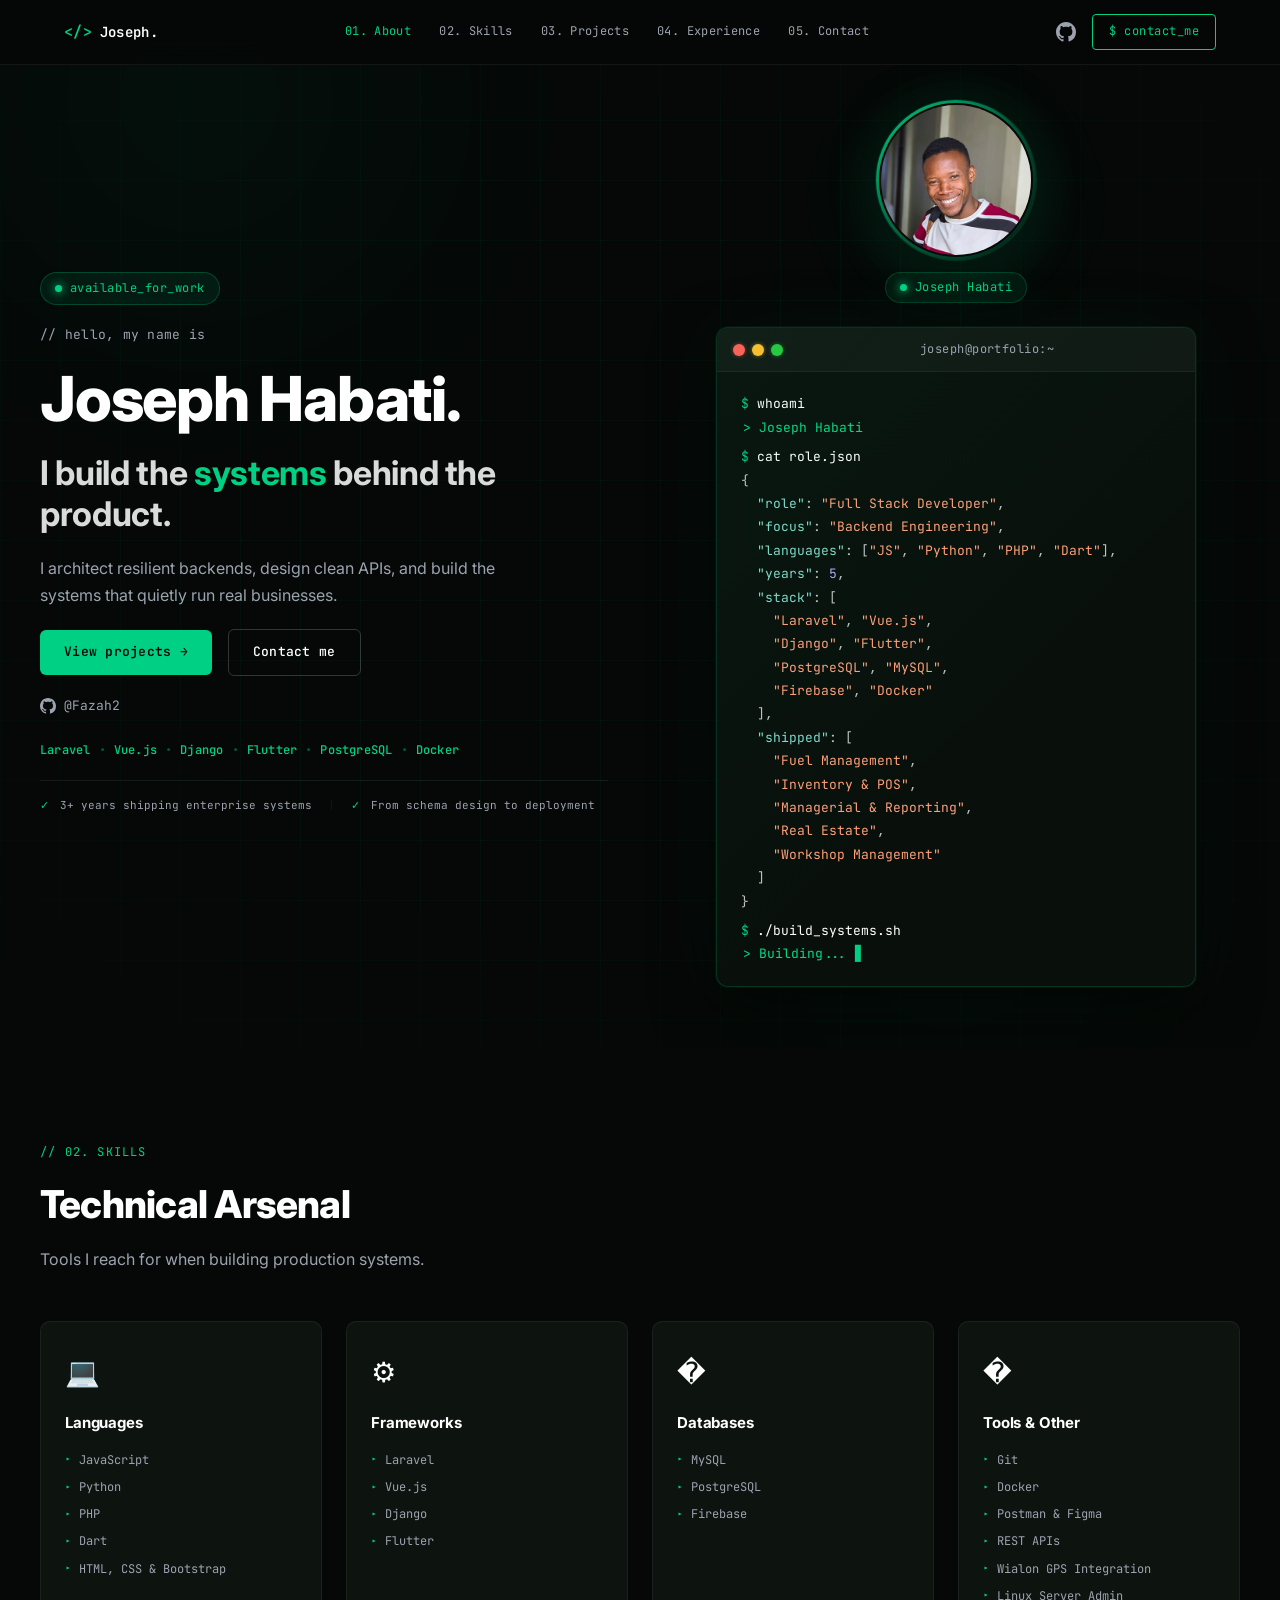
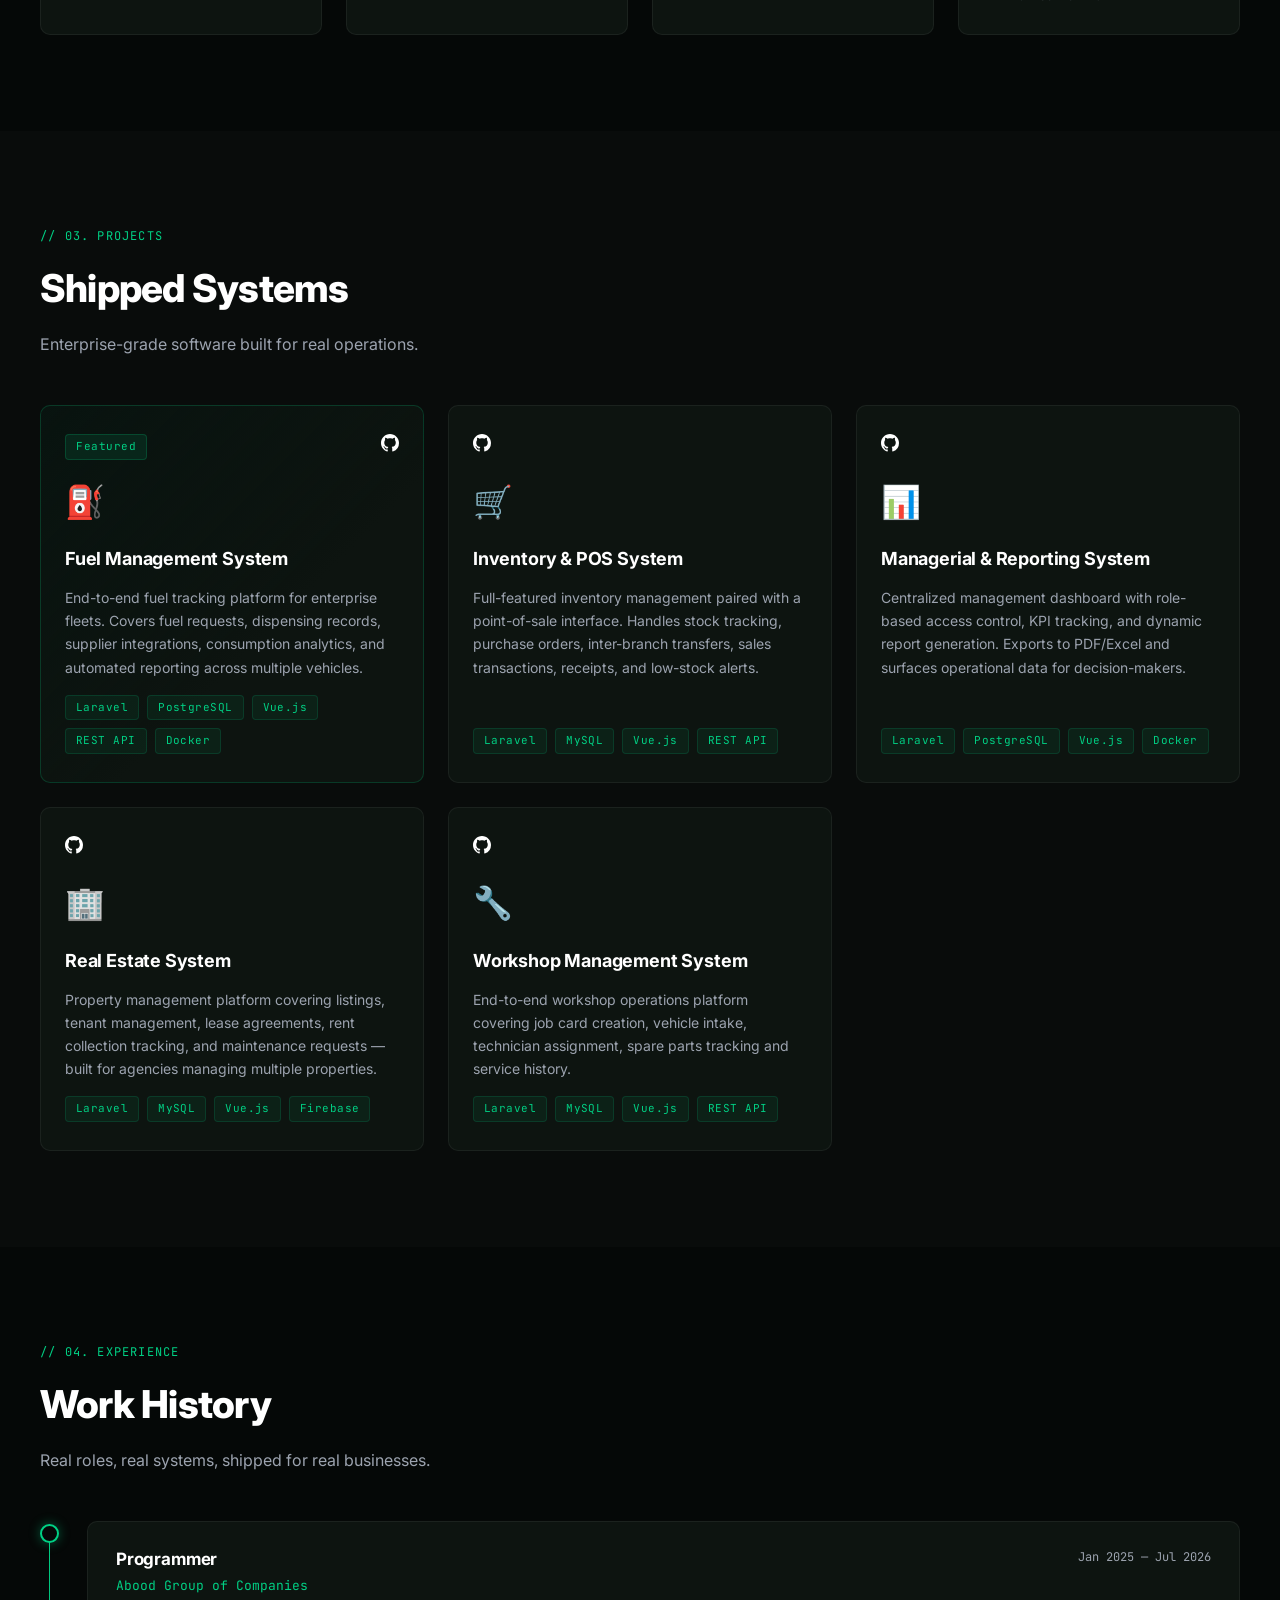
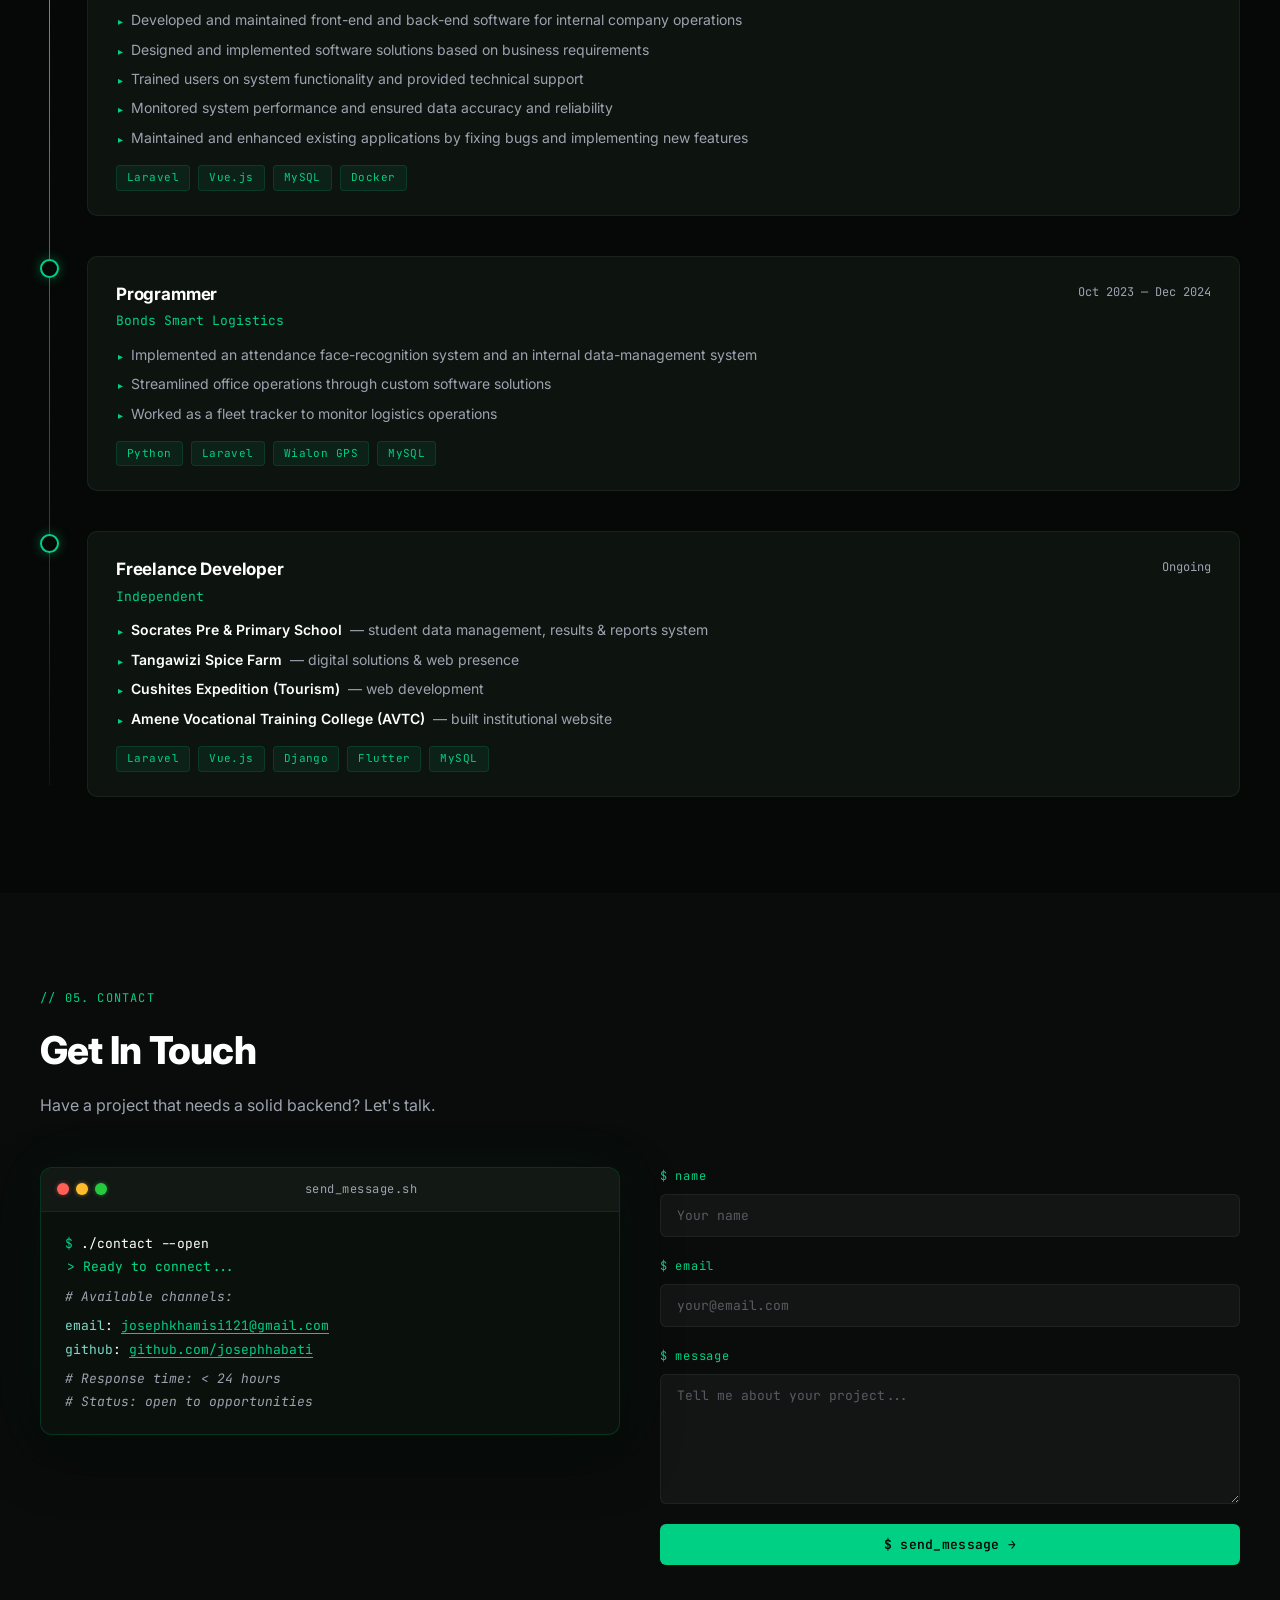
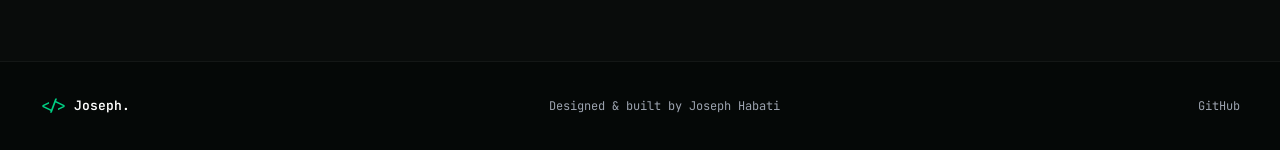
==== commit 93dcff54: "Update GitHub link in index.html" ====
--- a/index.html
+++ b/index.html
@@ -400,7 +400,7 @@
               <div class="terminal-line"><span class="t-comment"># Available channels:</span></div>
               <div class="terminal-line t-gap"></div>
               <div class="terminal-line"><span class="t-key">email</span>: <a href="mailto:josephkhamisi121@gmail.com" class="t-link">josephkhamisi121@gmail.com</a></div>
-              <div class="terminal-line"><span class="t-key">github</span>: <a href="https://github.com/Fazah2" target="_blank" class="t-link">github.com/Fazah2</a></div>
+              <div class="terminal-line"><span class="t-key">github</span>: <a href="https://github.com/josephhabati" target="_blank" class="t-link">github.com/josephhabati</a></div>
               <div class="terminal-line t-gap"></div>
               <div class="terminal-line"><span class="t-comment"># Response time: &lt; 24 hours</span></div>
               <div class="terminal-line"><span class="t-comment"># Status: open to opportunities</span></div>
